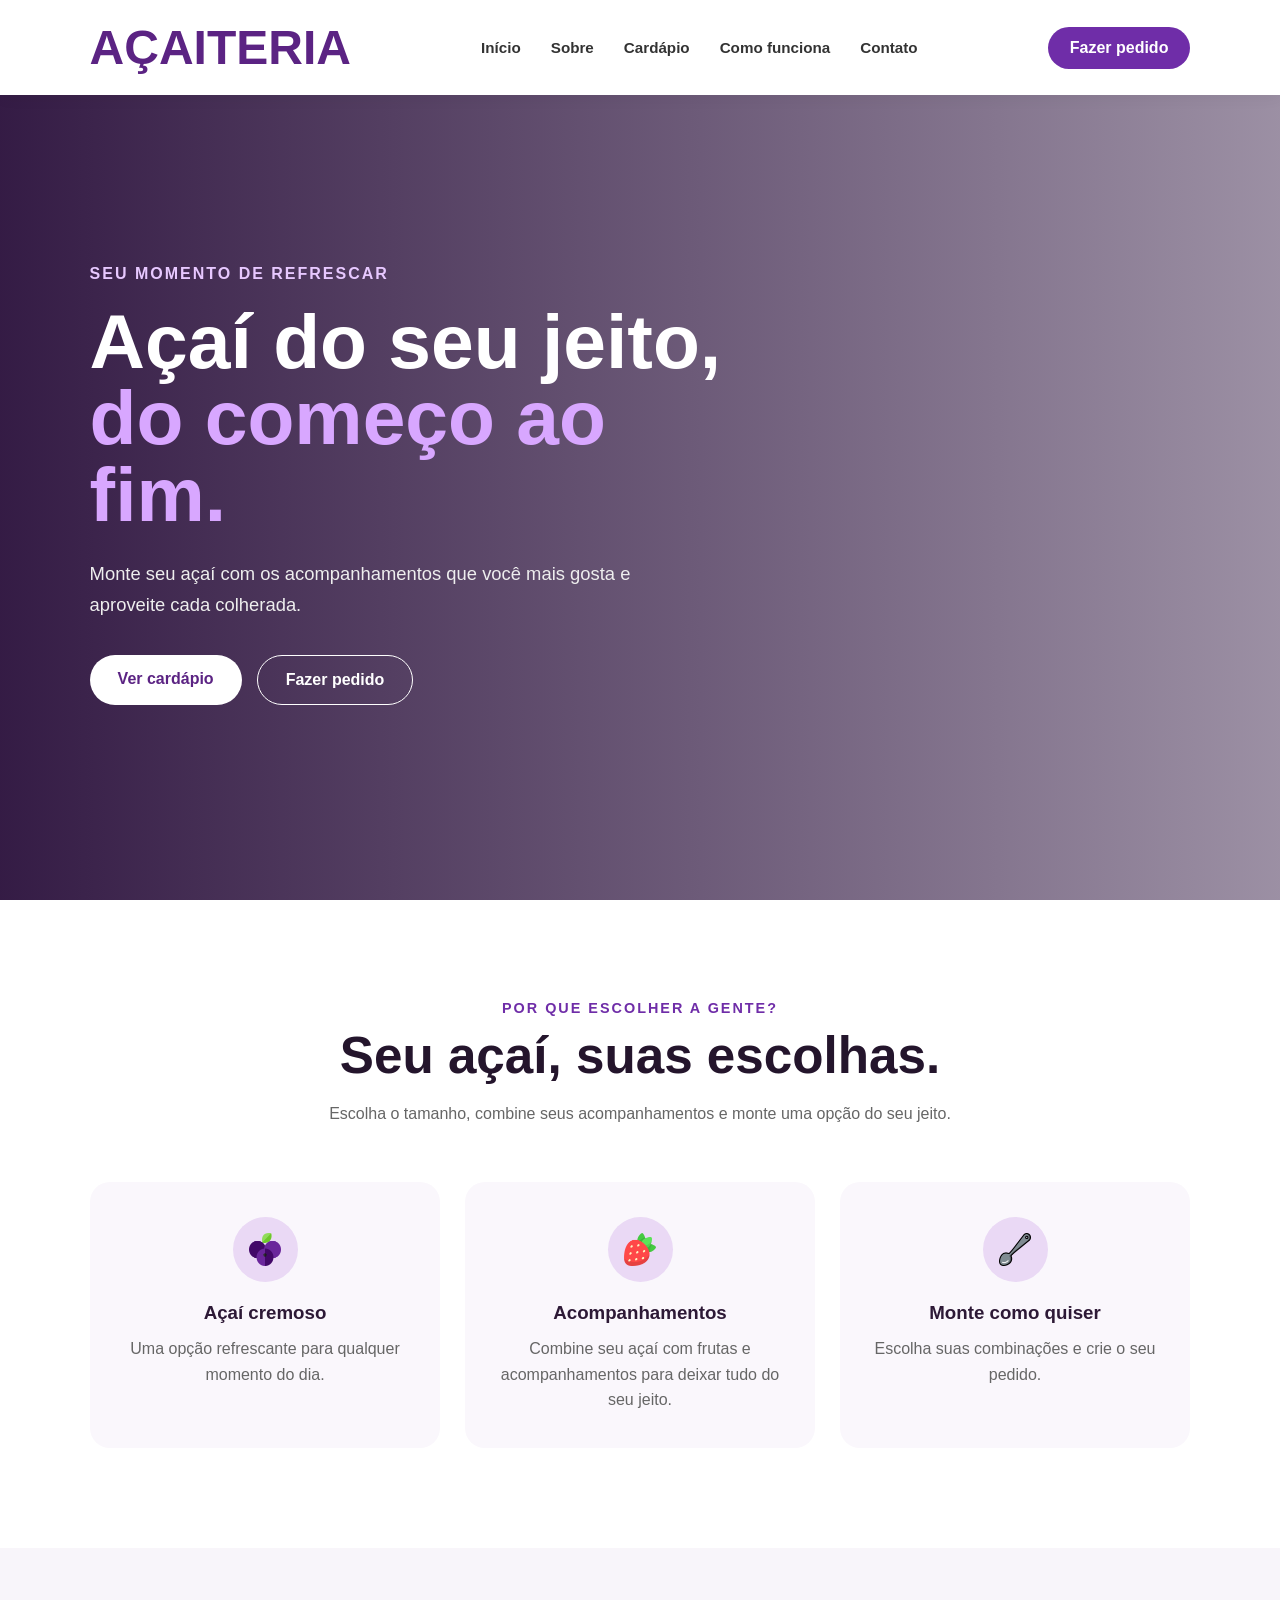
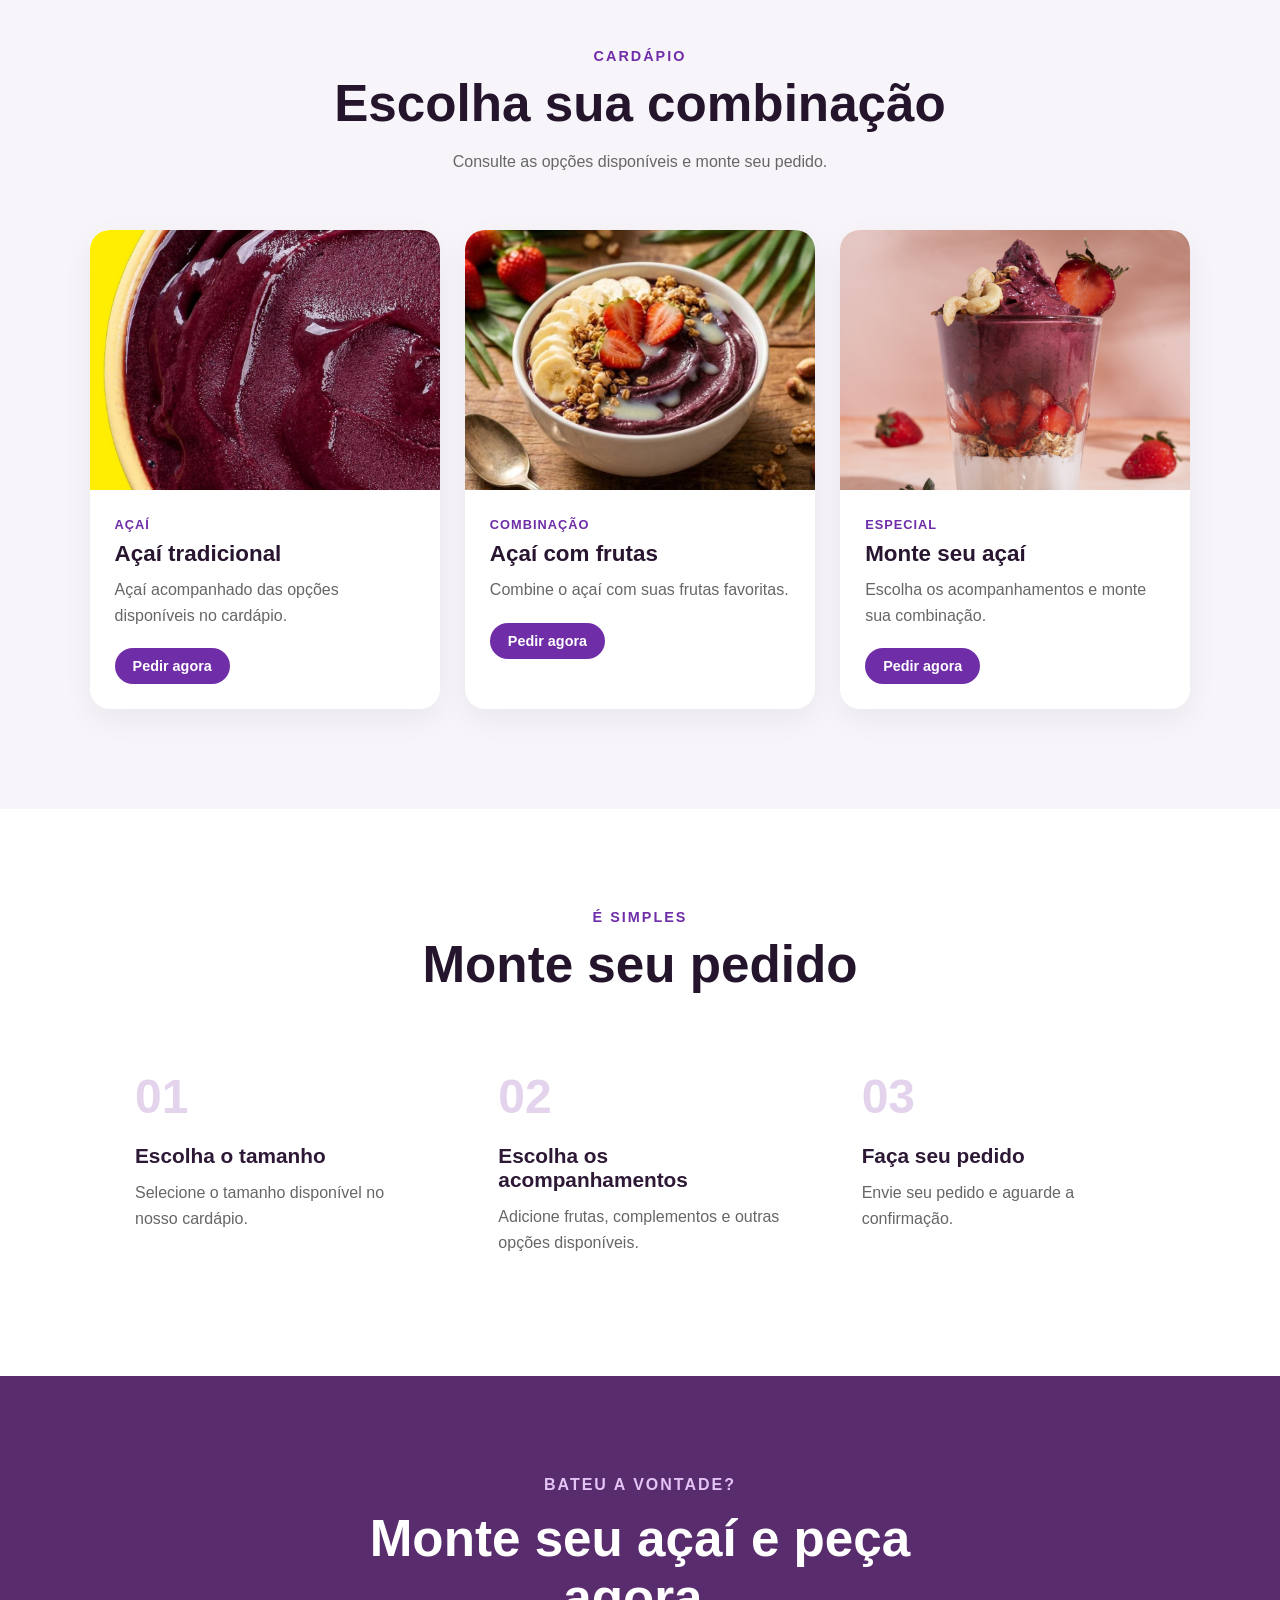
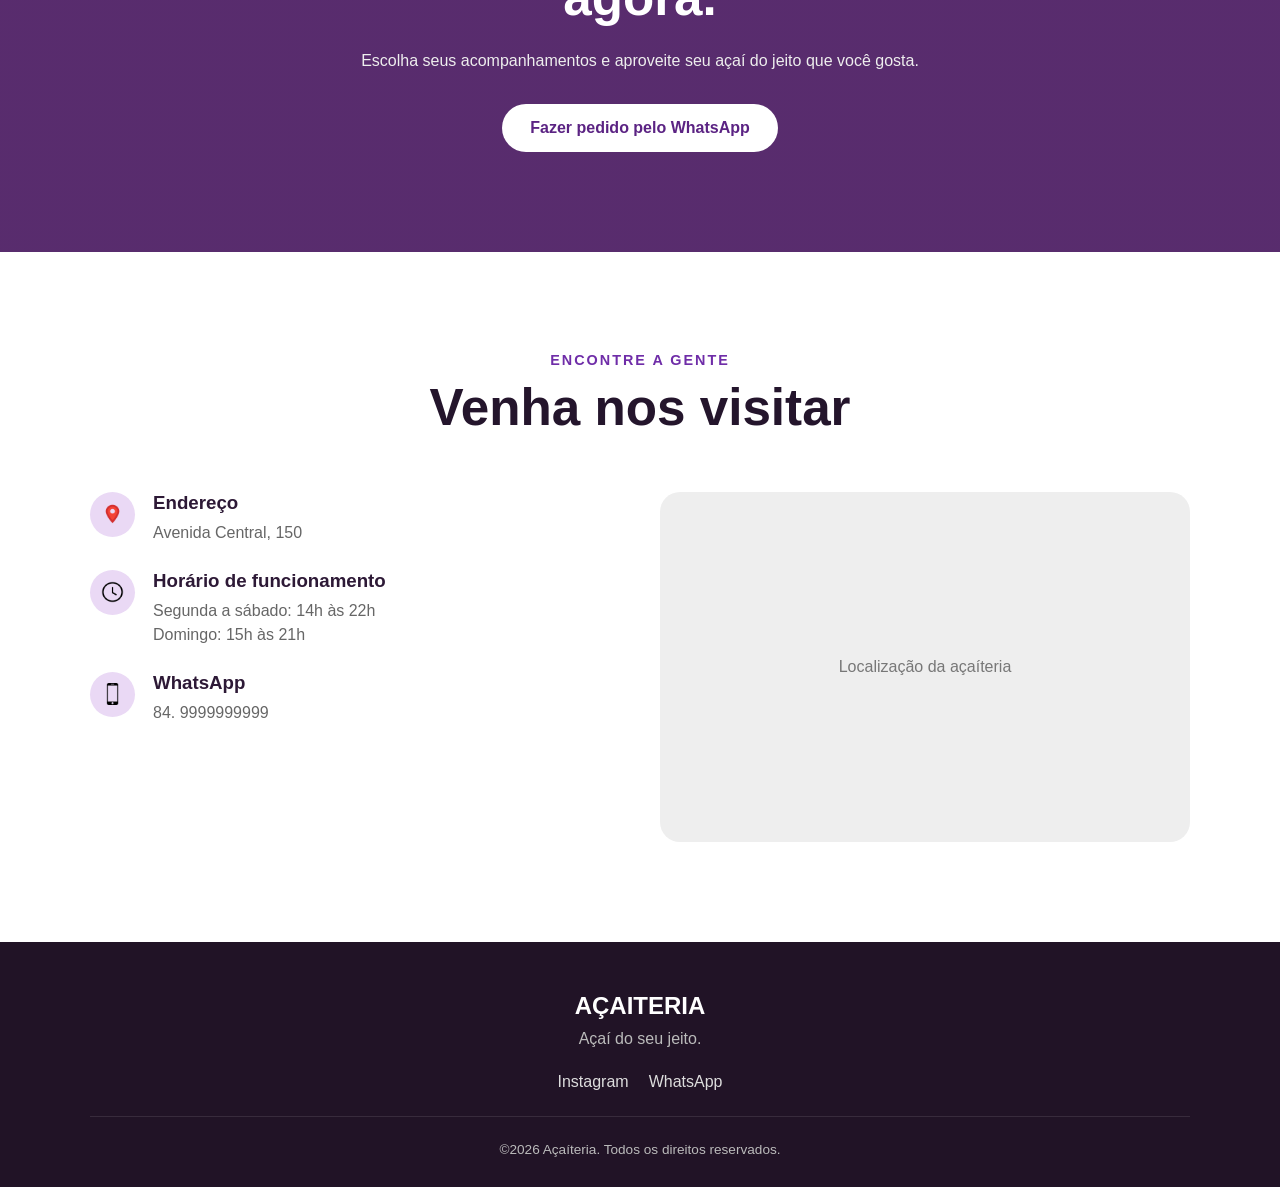
==== acaiteria 1/index.html @ 5393a2bf "açaiteria" ====
<!DOCTYPE html>
<html lang="pt-br">

<head>
    <meta charset="UTF-8">
    <meta name="viewport" content="width=device-width, initial-scale=1.0">

    <title>Açaiteria | Açaí do seu jeito!</title>

    <link rel="stylesheet" href="style.css">
    <link rel="stylesheet" href="https://cdnjs.cloudflare.com/ajax/libs/font-awesome/6.7.2/css/all.min.css">
</head>

<body>

    <header>

        <div class="logo">
            <h1>AÇAITERIA</h1>
        </div>

        <nav>
            <ul class="menu">
                <li><a href="#inicio">Início</a></li>
                <li><a href="#sobre">Sobre</a></li>
                <li><a href="#cardapio">Cardápio</a></li>
                <li><a href="#comofunciona">Como funciona</a></li>
                <li><a href="#contato">Contato</a></li>
            </ul>
        </nav>

        <a href="#vontade" class="button-header">Fazer pedido</a>

    </header>


    <main class="hero" id="inicio">

        <div class="hero-conteudo">

            <h2>SEU MOMENTO DE REFRESCAR</h2>

            <h1>
                <span class="hero-texto2">Açaí do seu jeito,</span>
                <span class="hero-texto1">do começo ao fim.</span>
            </h1>

            <p>
                Monte seu açaí com os acompanhamentos que você mais gosta
                e aproveite cada colherada.
            </p>

            <div class="hero-botoes">
                <a href="#cardapio">Ver cardápio</a>
                <a href="#vontade">Fazer pedido</a>
            </div>

        </div>

    </main>


    <section class="sobre" id="sobre">

        <div class="titulo-secao">

            <span>Por que escolher a gente?</span>

            <h2>Seu açaí, suas escolhas.</h2>

            <p>
                Escolha o tamanho, combine seus acompanhamentos
                e monte uma opção do seu jeito.
            </p>

        </div>


        <div class="container-sobre">

            <div class="card-sobre">

                <div class="circulo">
                    <img src="img/mirtilo.png" alt="">
                </div>

                <h3>Açaí cremoso</h3>

                <p>
                    Uma opção refrescante para qualquer momento do dia.
                </p>

            </div>


            <div class="card-sobre">

                <div class="circulo">
                    <img src="img/morango.png" alt="">
                </div>

                <h3>Acompanhamentos</h3>

                <p>
                    Combine seu açaí com frutas e acompanhamentos
                    para deixar tudo do seu jeito.
                </p>

            </div>


            <div class="card-sobre">

                <div class="circulo">
                    <img src="img/colher.png" alt="">
                </div>

                <h3>Monte como quiser</h3>

                <p>
                    Escolha suas combinações e crie o seu pedido.
                </p>

            </div>

        </div>

    </section>


    <section class="cardapio" id="cardapio">

        <div class="titulo-secao">

            <span>Cardápio</span>

            <h2>Escolha sua combinação</h2>

            <p>
                Consulte as opções disponíveis e monte seu pedido.
            </p>

        </div>


        <div class="container-cardapio">

            <div class="card-cardapio">

                <div class="imagem-cardapio">
                    <img src="img/acai-puro.jpg" alt="Açaí tradicional">
                </div>

                <div class="conteudo-cardapio">

                    <span>AÇAÍ</span>

                    <h3>Açaí tradicional</h3>

                    <p>
                        Açaí acompanhado das opções disponíveis
                        no cardápio.
                    </p>

                    <a href="#vontade">Pedir agora</a>

                </div>

            </div>


            <div class="card-cardapio">

                <div class="imagem-cardapio">
                    <img src="img/acai-fruta.jpg" alt="Açaí com frutas">
                </div>

                <div class="conteudo-cardapio">

                    <span>COMBINAÇÃO</span>

                    <h3>Açaí com frutas</h3>

                    <p>
                        Combine o açaí com suas frutas favoritas.
                    </p>

                    <a href="#vontade">Pedir agora</a>

                </div>

            </div>


            <div class="card-cardapio">

                <div class="imagem-cardapio">
                    <img src="img/acai-acompanhamentos.jpg" alt="Açaí com acompanhamentos">
                </div>

                <div class="conteudo-cardapio">

                    <span>ESPECIAL</span>

                    <h3>Monte seu açaí</h3>

                    <p>
                        Escolha os acompanhamentos e monte sua combinação.
                    </p>

                    <a href="#vontade">Pedir agora</a>

                </div>

            </div>

        </div>

    </section>


    <section class="comofunciona" id="comofunciona">

        <div class="titulo-secao">

            <span>É simples</span>

            <h2>Monte seu pedido</h2>

        </div>


        <div class="container-comofunciona">

            <div class="card-comofunciona">

                <span>01</span>

                <h3>Escolha o tamanho</h3>

                <p>
                    Selecione o tamanho disponível no nosso cardápio.
                </p>

            </div>


            <div class="card-comofunciona">

                <span>02</span>

                <h3>Escolha os acompanhamentos</h3>

                <p>
                    Adicione frutas, complementos e outras opções disponíveis.
                </p>

            </div>


            <div class="card-comofunciona">

                <span>03</span>

                <h3>Faça seu pedido</h3>

                <p>
                    Envie seu pedido e aguarde a confirmação.
                </p>

            </div>

        </div>

    </section>


    <section class="vontade" id="vontade">

        <div class="container-vontade">

            <span>BATEU A VONTADE?</span>

            <h2>Monte seu açaí e peça agora.</h2>

            <p>
                Escolha seus acompanhamentos e aproveite seu açaí
                do jeito que você gosta.
            </p>

            <a href="#" class="botao-pedido">
                Fazer pedido pelo WhatsApp
            </a>

        </div>

    </section>


    <section class="contato" id="contato">

        <div class="titulo-secao">

            <span>Encontre a gente</span>

            <h2>Venha nos visitar</h2>

        </div>


        <div class="contato-grid">

            <div class="informacoes">

                <div class="informacao">

                    <div class="icone">
                        <img src="img/localizacao.ico" alt="">
                    </div>

                    <div>
                        <h3>Endereço</h3>
                        <p>Avenida Central, 150</p>
                    </div>

                </div>


                <div class="informacao">

                    <div class="icone">
                        <img src="img/relogio.png" alt="">
                    </div>

                    <div>
                        <h3>Horário de funcionamento</h3>

                        <p>
                            Segunda a sábado: 14h às 22h<br>
                            Domingo: 15h às 21h
                        </p>
                    </div>

                </div>


                <div class="informacao">

                    <div class="icone">
                        <img src="img/celular.ico" alt="">
                    </div>

                    <div>
                        <h3>WhatsApp</h3>
                        <p>84. 9999999999</p>
                    </div>

                </div>

            </div>


            <div class="local">

                <span>Localização da açaíteria</span>

            </div>

        </div>

    </section>


    <footer class="rodape">

        <div class="rodape-logo">
            AÇAITERIA
        </div>

        <p>Açaí do seu jeito.</p>

        <div class="redes">
            <a href="#">Instagram</a>
            <a href="#">WhatsApp</a>
        </div>

        <hr>

        <p class="copyright">
            &copy;2026 Açaíteria. Todos os direitos reservados.
        </p>

    </footer>

</body>
</html>
---- acaiteria 1/style.css ----
/* =========================
   RESET
========================= */

* {
    margin: 0;
    padding: 0;
    box-sizing: border-box;
}

html {
    scroll-behavior: smooth;
}

body {
    font-family: Arial, Helvetica, sans-serif;
    background-color: #fff;
    color: #202020;
}

a {
    text-decoration: none;
    color: inherit;
}

ul {
    list-style: none;
}

img {
    display: block;
    width: 100%;
}


/* =========================
   HEADER
========================= */

header {
    display: flex;
    align-items: center;
    justify-content: space-between;

    width: 100%;
    padding: 20px 7%;

    position: fixed;
    top: 0;
    left: 0;
    z-index: 1000;

    background-color: #fff;

    box-shadow: 0 2px 15px rgba(0, 0, 0, 0.06);
}

.logo {
    font-size: 1.5rem;
    font-weight: 800;
    color: #5b2383;
}

.menu {
    display: flex;
    align-items: center;
    gap: 30px;
}

.menu a {
    font-size: 0.95rem;
    font-weight: 600;
    color: #333;
    transition: 0.3s;
}

.menu a:hover {
    color: #6f2da8;
}

.button-header {
    padding: 12px 22px;

    border: none;
    border-radius: 30px;

    background-color: #6f2da8;
    color: #fff;

    font-weight: 700;

    transition: 0.3s;
}

.button-header:hover {
    background-color: #531e80;
    transform: translateY(-2px);
}


/* =========================
   HERO
========================= */

.hero {
    min-height: 100vh;

    padding: 150px 7% 80px;

    display: flex;
    align-items: center;

    background:
        linear-gradient(
            90deg,
            rgba(35, 8, 53, 0.92),
            rgba(35, 8, 53, 0.45)
        ),
        url("img/hero-acai.jpg");

    background-size: cover;
    background-position: center;
}

.hero-conteudo {
    max-width: 650px;
    color: #fff;
}

.hero-conteudo h2 {
    display: inline-block;

    margin-bottom: 20px;

    font-size: 1rem;
    font-weight: 700;

    text-transform: uppercase;
    letter-spacing: 2px;

    color: #e7c8ff;
}

.hero-conteudo h1 {
    margin-bottom: 25px;

    font-size: clamp(3rem, 6vw, 5.5rem);
    line-height: 1;
}

.hero-texto1 {
    color: #d8a7ff;
}

.hero-texto2 {
    color: #fff;
}

.hero-conteudo p {
    max-width: 550px;

    margin-bottom: 35px;

    font-size: 1.15rem;
    line-height: 1.7;

    color: #eee;
}

.hero-botoes {
    display: flex;
    gap: 15px;
    flex-wrap: wrap;
}

.hero-botoes a {
    padding: 15px 28px;

    border-radius: 30px;

    font-weight: 700;

    transition: 0.3s;
}

.hero-botoes a:first-child {
    background-color: #fff;
    color: #5b2383;
}

.hero-botoes a:first-child:hover {
    transform: translateY(-3px);
}

.hero-botoes a:last-child {
    border: 1px solid #fff;
    color: #fff;
}

.hero-botoes a:last-child:hover {
    background-color: #fff;
    color: #5b2383;
}


/* =========================
   TÍTULOS
========================= */

.titulo-secao {
    max-width: 700px;

    margin: 0 auto 55px;

    text-align: center;
}

.titulo-secao span {
    display: block;

    margin-bottom: 10px;

    color: #6f2da8;

    font-size: 0.9rem;
    font-weight: 800;

    text-transform: uppercase;
    letter-spacing: 2px;
}

.titulo-secao h2 {
    margin-bottom: 15px;

    font-size: clamp(2rem, 4vw, 3.2rem);

    color: #24152c;
}

.titulo-secao p {
    color: #666;
    line-height: 1.7;
}


/* =========================
   SOBRE
========================= */

.sobre {
    padding: 100px 7%;
}

.container-sobre {
    max-width: 1100px;

    margin: auto;

    display: grid;
    grid-template-columns: repeat(3, 1fr);

    gap: 25px;
}

.card-sobre {
    padding: 35px 30px;

    text-align: center;

    border-radius: 20px;

    background-color: #faf7fc;

    transition: 0.3s;
}

.card-sobre:hover {
    transform: translateY(-8px);

    box-shadow:
        0 15px 35px rgba(64, 22, 83, 0.1);
}

.circulo {
    width: 65px;
    height: 65px;

    margin: 0 auto 20px;

    display: flex;
    align-items: center;
    justify-content: center;

    border-radius: 50%;

    background-color: #ead9f5;
}

.circulo img {
    width: 50%;
}

.card-sobre h3 {
    margin-bottom: 12px;

    color: #2d1936;
}

.card-sobre p {
    color: #666;
    line-height: 1.6;
}


/* =========================
   CARDÁPIO
========================= */

.cardapio {
    padding: 100px 7%;

    background-color: #f8f5fa;
}

.container-cardapio {
    max-width: 1150px;

    margin: auto;

    display: grid;
    grid-template-columns: repeat(3, 1fr);

    gap: 25px;
}

.card-cardapio {
    overflow: hidden;

    border-radius: 20px;

    background-color: #fff;

    box-shadow:
        0 10px 30px rgba(0, 0, 0, 0.06);
}

.imagem-cardapio {
    height: 260px;

    overflow: hidden;
}

.imagem-cardapio img {
    height: 100%;

    object-fit: cover;

    transition: 0.5s;
}

.card-cardapio:hover .imagem-cardapio img {
    transform: scale(1.08);
}

.conteudo-cardapio {
    padding: 25px;
}

.conteudo-cardapio span {
    font-size: 0.8rem;
    font-weight: 800;

    text-transform: uppercase;
    letter-spacing: 1px;

    color: #6f2da8;
}

.conteudo-cardapio h3 {
    margin: 8px 0 10px;

    font-size: 1.4rem;

    color: #28152f;
}

.conteudo-cardapio p {
    margin-bottom: 20px;

    color: #666;
    line-height: 1.6;
}

.conteudo-cardapio a {
    display: inline-block;

    padding: 10px 18px;

    border-radius: 25px;

    background-color: #6f2da8;
    color: #fff;

    font-size: 0.9rem;
    font-weight: 700;
}


/* =========================
   COMO FUNCIONA
========================= */

.comofunciona {
    padding: 100px 7%;
}

.container-comofunciona {
    max-width: 1050px;

    margin: auto;

    display: grid;
    grid-template-columns: repeat(3, 1fr);

    gap: 40px;
}

.card-comofunciona {
    padding: 20px;
}

.card-comofunciona span {
    display: block;

    margin-bottom: 20px;

    font-size: 3rem;
    font-weight: 900;

    color: #e4d3ec;
}

.card-comofunciona h3 {
    margin-bottom: 12px;

    font-size: 1.3rem;

    color: #2d1936;
}

.card-comofunciona p {
    color: #666;
    line-height: 1.6;
}


/* =========================
   CTA / VONTADE
========================= */

.vontade {
    padding: 100px 7%;

    background:
        linear-gradient(
            rgba(74, 26, 97, 0.92),
            rgba(74, 26, 97, 0.92)
        ),
        url("img/acai-fundo.jpg");

    background-size: cover;
    background-position: center;

    color: #fff;

    text-align: center;
}

.container-vontade {
    max-width: 700px;

    margin: auto;
}

.container-vontade > span {
    display: block;

    margin-bottom: 15px;

    color: #e4c4f5;

    text-transform: uppercase;
    letter-spacing: 2px;

    font-weight: 700;
}

.container-vontade h2 {
    margin-bottom: 20px;

    font-size: clamp(2rem, 4vw, 3.5rem);
}

.container-vontade p {
    margin-bottom: 30px;

    color: #eee;

    line-height: 1.7;
}

.botao-pedido {
    display: inline-block;

    padding: 15px 28px;

    border-radius: 30px;

    background-color: #fff;
    color: #5b2383;

    font-weight: 800;

    transition: 0.3s;
}

.botao-pedido:hover {
    transform: translateY(-3px);
}


/* =========================
   CONTATO
========================= */

.contato {
    padding: 100px 7%;
}

.contato-grid {
    max-width: 1100px;

    margin: auto;

    display: grid;
    grid-template-columns: 1fr 1fr;

    gap: 40px;
}

.informacoes {
    display: flex;
    flex-direction: column;

    gap: 25px;
}

.informacao {
    display: flex;
    align-items: flex-start;

    gap: 18px;
}

.icone {
    width: 45px;
    height: 45px;

    flex-shrink: 0;

    display: flex;
    align-items: center;
    justify-content: center;

    border-radius: 50%;

    background-color: #ead9f5;
}

.icone img {
    width: 50%;
    height: 50%;
    object-fit: contain;
}

.informacao h3 {
    margin-bottom: 7px;

    color: #2d1936;
}

.informacao p {
    color: #666;
    line-height: 1.5;
}

.local {
    min-height: 350px;

    overflow: hidden;

    display: flex;
    align-items: center;
    justify-content: center;

    border-radius: 20px;

    background-color: #eee;

    color: #777;
}


/* =========================
   FOOTER
========================= */

.rodape {
    padding: 50px 7% 30px;

    background-color: #211326;

    color: #fff;

    text-align: center;
}

.rodape-logo {
    margin-bottom: 10px;

    font-size: 1.5rem;
    font-weight: 800;
}

.rodape > p {
    color: #bbb;
}

.redes {
    margin: 25px 0;

    display: flex;
    justify-content: center;

    gap: 20px;
}

.redes a {
    color: #ddd;

    transition: 0.3s;
}

.redes a:hover {
    color: #d8a7ff;
}

.rodape hr {
    margin-bottom: 25px;

    border: none;
    border-top: 1px solid rgba(255, 255, 255, 0.1);
}

.rodape .copyright {
    font-size: 0.85rem;
}


/* =========================
   RESPONSIVIDADE
========================= */

@media (max-width: 900px) {

    nav {
        display: none;
    }

    .container-sobre,
    .container-cardapio,
    .container-comofunciona {
        grid-template-columns: 1fr 1fr;
    }

    .contato-grid {
        grid-template-columns: 1fr;
    }
}


@media (max-width: 600px) {

    header {
        padding: 18px 5%;
    }

    .button-header {
        padding: 10px 15px;
        font-size: 0.85rem;
    }

    .hero {
        padding: 130px 5% 70px;
    }

    .sobre,
    .cardapio,
    .comofunciona,
    .vontade,
    .contato {
        padding: 70px 5%;
    }

    .container-sobre,
    .container-cardapio,
    .container-comofunciona {
        grid-template-columns: 1fr;
    }

    .hero-conteudo h1 {
        font-size: 3rem;
    }

    .hero-conteudo p {
        font-size: 1rem;
    }

    .hero-botoes {
        flex-direction: column;
        align-items: stretch;
    }

    .hero-botoes a {
        text-align: center;
    }
}




    








 

/*



*/
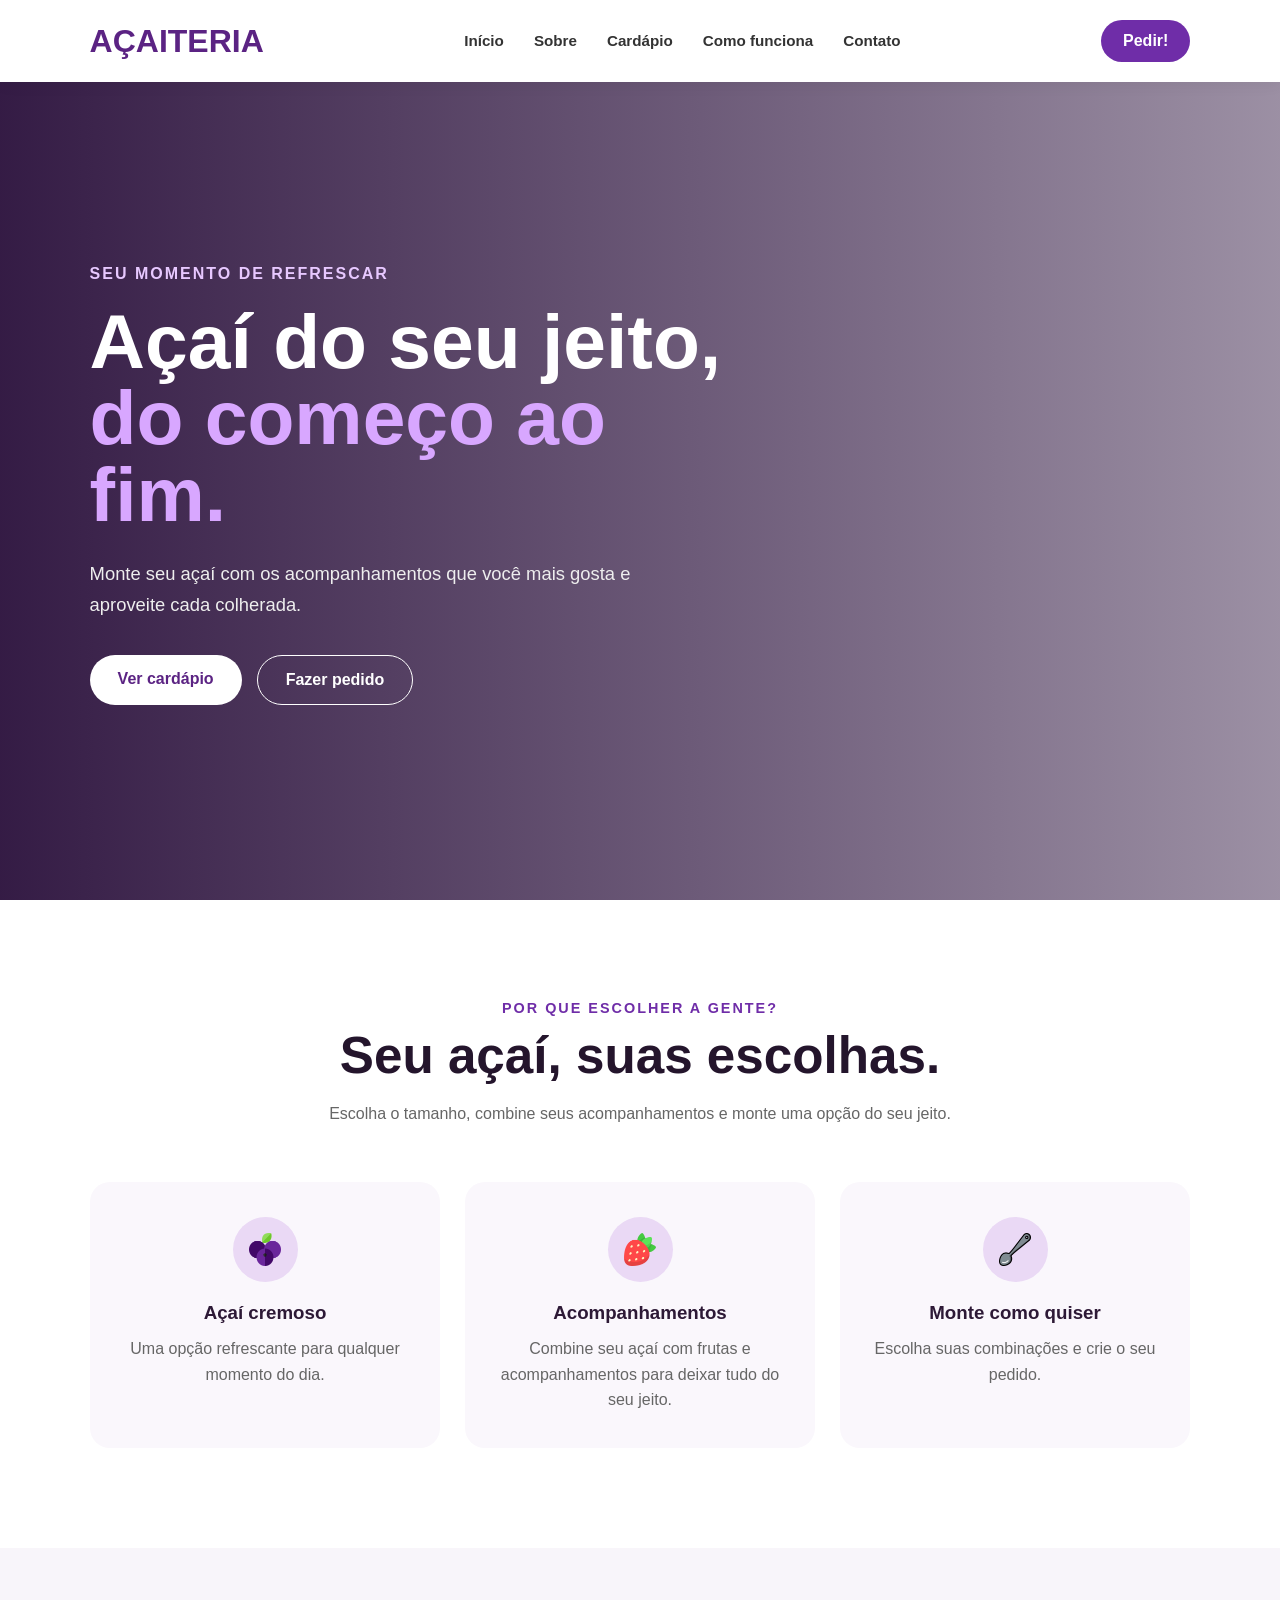
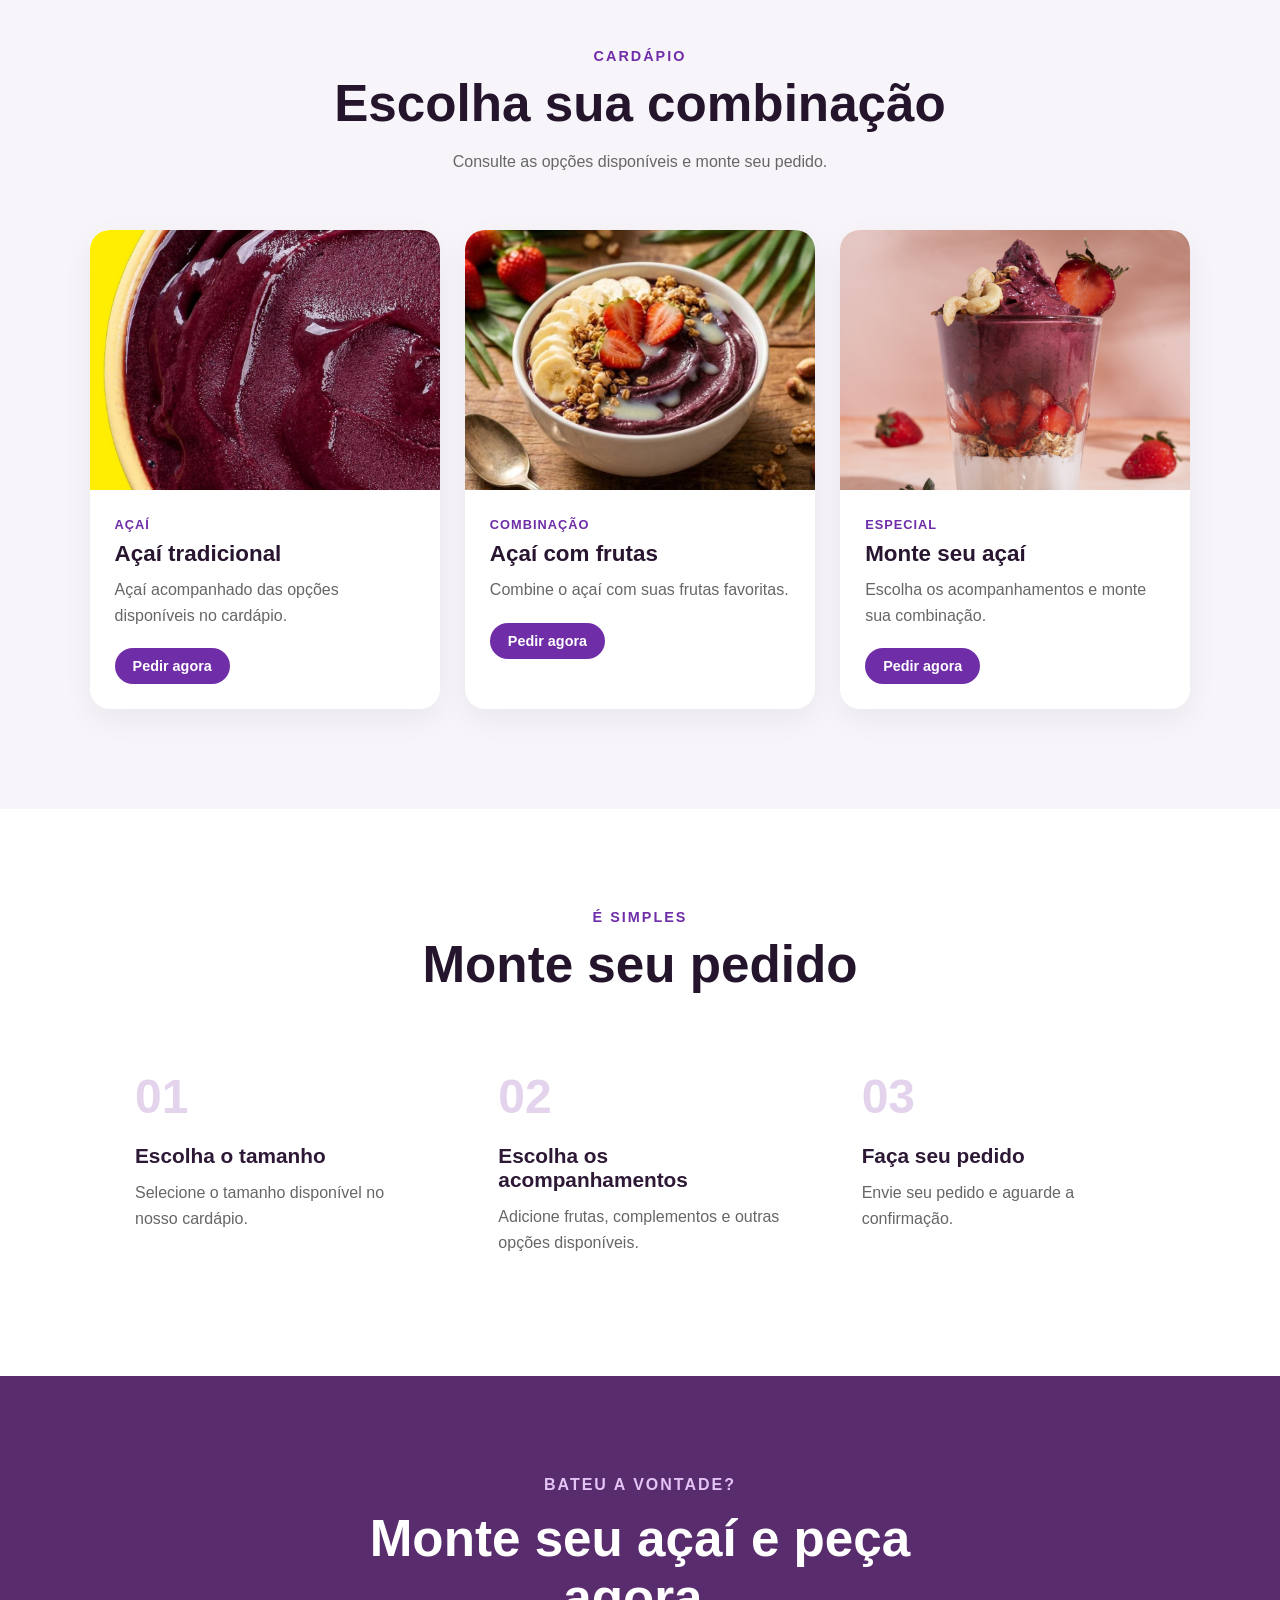
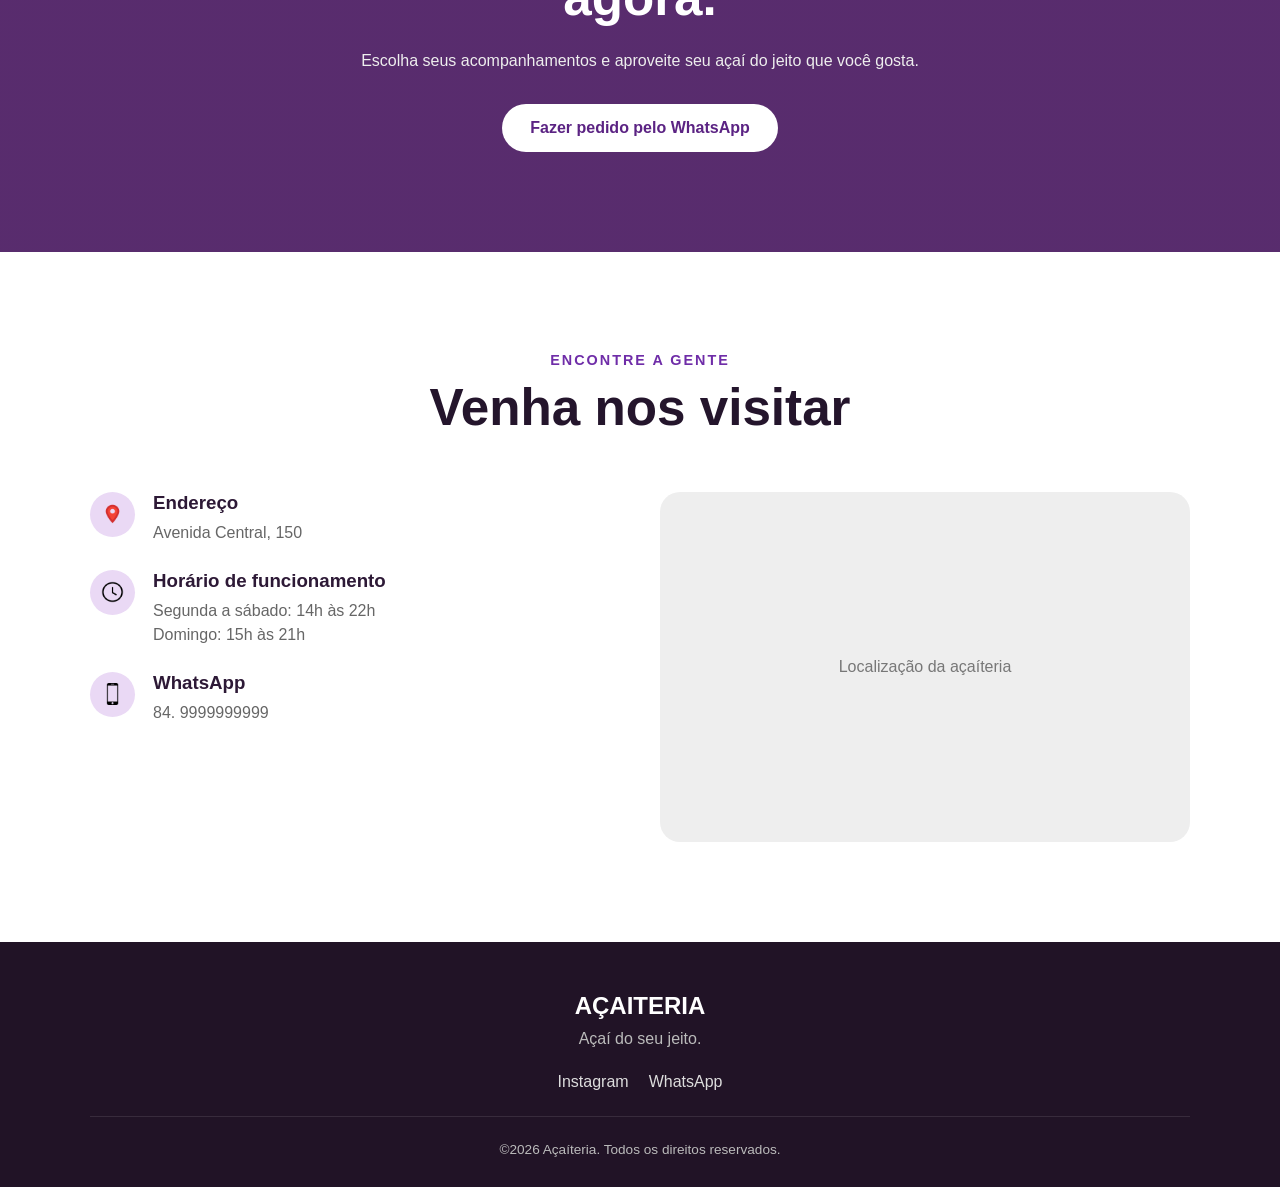
==== commit aa02e1a9: "atualização" ====
--- a/acaiteria 1/index.html
+++ b/acaiteria 1/index.html
@@ -29,7 +29,7 @@
             </ul>
         </nav>
 
-        <a href="#vontade" class="button-header">Fazer pedido</a>
+        <a href="#vontade" class="button-header">Pedir!</a>
 
     </header>
 
--- a/acaiteria 1/style.css
+++ b/acaiteria 1/style.css
@@ -56,7 +56,7 @@
 }
 
 .logo {
-    font-size: 1.5rem;
+    font-size: 1rem;
     font-weight: 800;
     color: #5b2383;
 }
